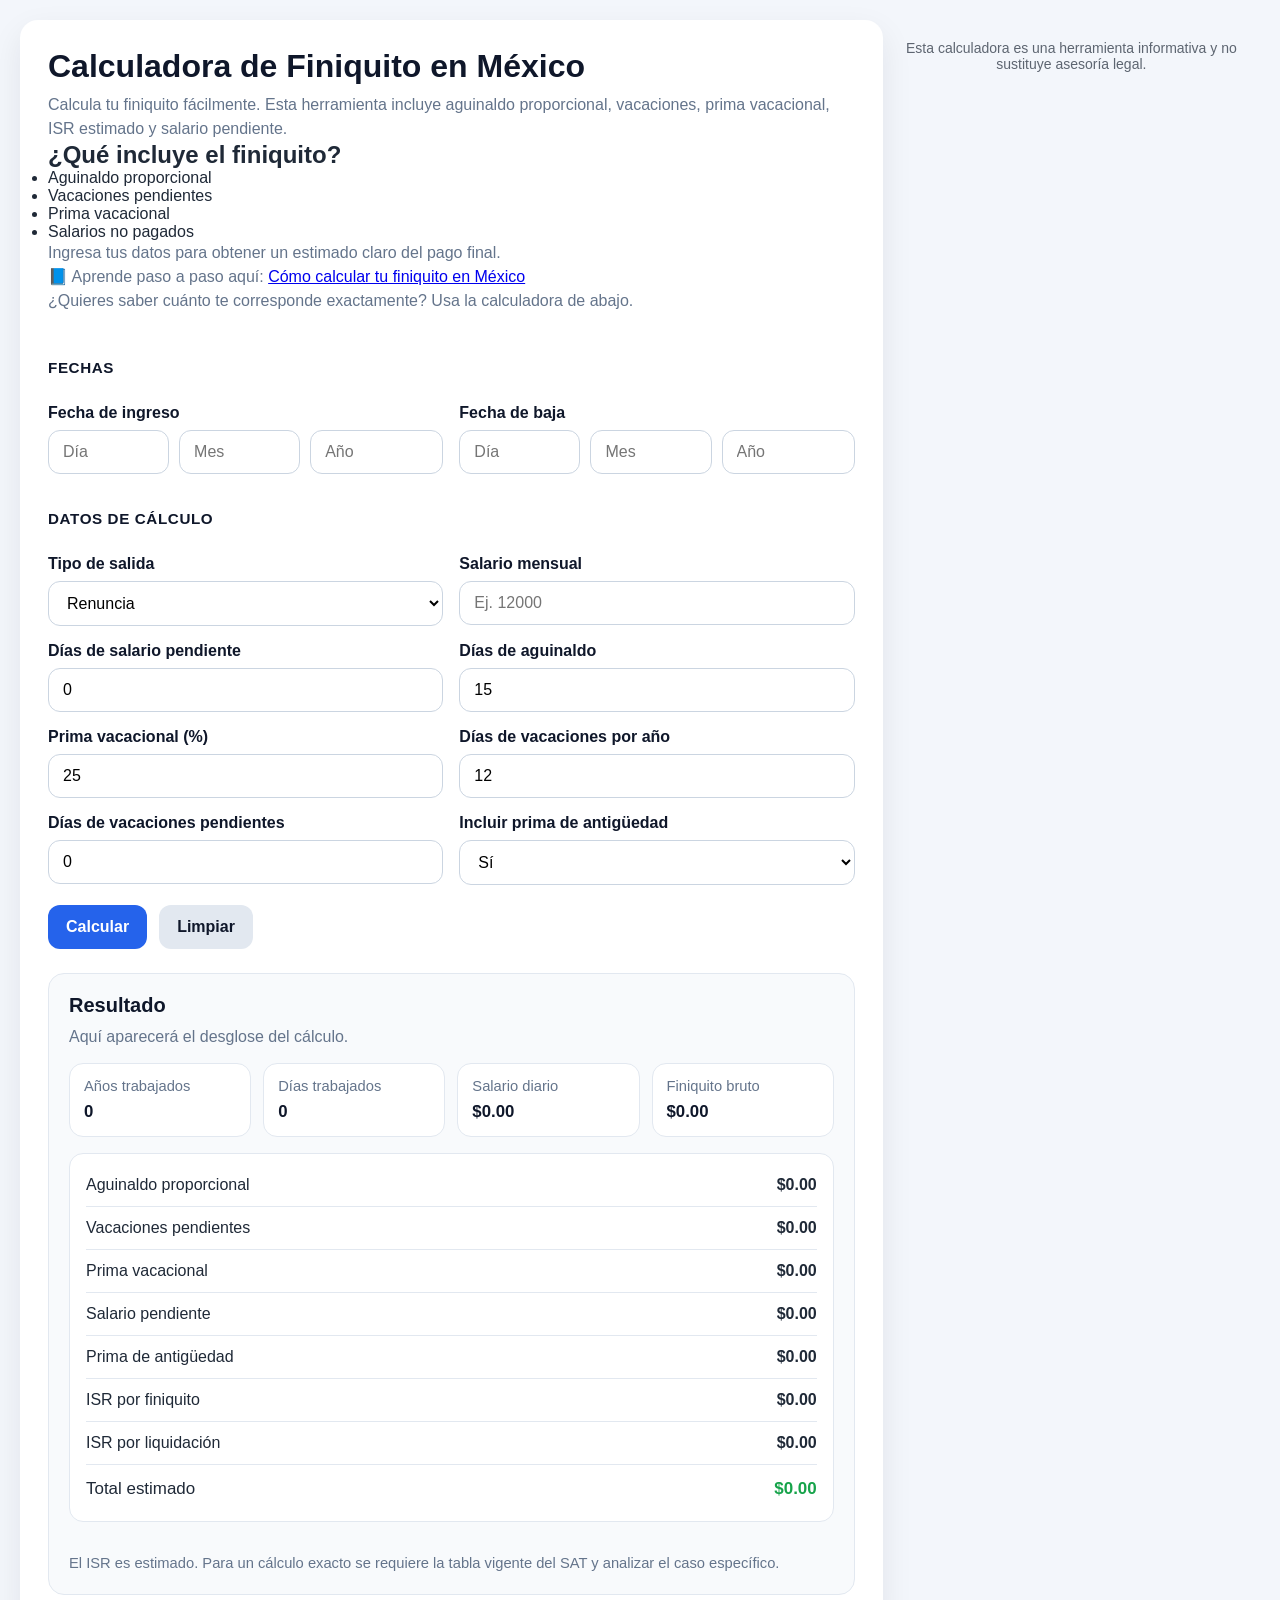
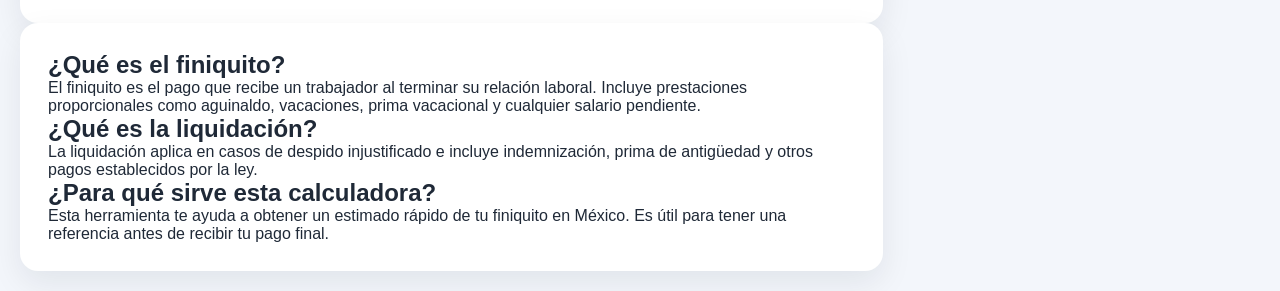
==== index.html @ 8179a6f0 "Update index.html" ====
<!DOCTYPE html>
<html lang="es">
<head>
  <meta charset="UTF-8" />
  <meta name="viewport" content="width=device-width, initial-scale=1.0" />
  <meta name="google-site-verification" content="NUse3RTQ4nH8lKr9TLLVySHKW9p5nSlZPlroxplimTU" />

  <title>Calculadora de Finiquito en México | Gratis y Actualizada</title>

  <meta name="description" content="Calcula tu finiquito en México gratis. Incluye aguinaldo proporcional, vacaciones, prima vacacional, ISR estimado y liquidación laboral.">

  <meta name="robots" content="index, follow">

  <!-- Mejora SEO -->
  <link rel="canonical" href="https://kenrobert7.github.io/calculadora-finiquito-mexico/" />

  <link rel="stylesheet" href="styles.css" />
</head>

<body>
  <main class="container">

    <!-- 🔥 HEADER -->
    <section class="card">
      <header class="header">
        <h1>Calculadora de Finiquito en México</h1>

        <p>
          Calcula tu finiquito fácilmente. Esta herramienta incluye aguinaldo proporcional,
          vacaciones, prima vacacional, ISR estimado y salario pendiente.
        </p>

        <h2>¿Qué incluye el finiquito?</h2>
        <ul>
          <li>Aguinaldo proporcional</li>
          <li>Vacaciones pendientes</li>
          <li>Prima vacacional</li>
          <li>Salarios no pagados</li>
        </ul>

        <p>
          Ingresa tus datos para obtener un estimado claro del pago final.
        </p>

        <!-- 🔗 LINK A TU NUEVA PÁGINA -->
        <p>
          📘 Aprende paso a paso aquí:
          <a href="como-calcular-finiquito.html">
            Cómo calcular tu finiquito en México
          </a>
        </p>

        <p>
          ¿Quieres saber cuánto te corresponde exactamente? Usa la calculadora de abajo.
        </p>
      </header>

      <!-- 🔢 FORMULARIO -->
      <form id="calculatorForm" class="form">
        <div class="section-title">Fechas</div>

        <div class="date-group">
          <div class="field">
            <label>Fecha de ingreso</label>
            <div class="date-row">
              <input type="number" id="ingresoDia" placeholder="Día" min="1" max="31" required />
              <input type="number" id="ingresoMes" placeholder="Mes" min="1" max="12" required />
              <input type="number" id="ingresoAnio" placeholder="Año" min="1900" max="2100" required />
            </div>
          </div>

          <div class="field">
            <label>Fecha de baja</label>
            <div class="date-row">
              <input type="number" id="bajaDia" placeholder="Día" min="1" max="31" required />
              <input type="number" id="bajaMes" placeholder="Mes" min="1" max="12" required />
              <input type="number" id="bajaAnio" placeholder="Año" min="1900" max="2100" required />
            </div>
          </div>
        </div>

        <div class="section-title">Datos de cálculo</div>

        <div class="grid">
          <div class="field">
            <label for="tipoSalida">Tipo de salida</label>
            <select id="tipoSalida" required>
              <option value="renuncia">Renuncia</option>
              <option value="despido_justificado">Despido justificado</option>
              <option value="despido_injustificado">Despido injustificado</option>
            </select>
          </div>

          <div class="field">
            <label for="salarioMensual">Salario mensual</label>
            <input type="number" id="salarioMensual" min="0" step="0.01" placeholder="Ej. 12000" required />
          </div>

          <div class="field">
            <label for="salarioPendienteDias">Días de salario pendiente</label>
            <input type="number" id="salarioPendienteDias" min="0" step="1" value="0" required />
          </div>

          <div class="field">
            <label for="aguinaldoDias">Días de aguinaldo</label>
            <input type="number" id="aguinaldoDias" min="0" step="1" value="15" required />
          </div>

          <div class="field">
            <label for="primaVacacional">Prima vacacional (%)</label>
            <input type="number" id="primaVacacional" min="0" step="1" value="25" required />
          </div>

          <div class="field">
            <label for="vacacionesPorAno">Días de vacaciones por año</label>
            <input type="number" id="vacacionesPorAno" min="0" step="1" value="12" required />
          </div>

          <div class="field">
            <label for="vacacionesPendientes">Días de vacaciones pendientes</label>
            <input type="number" id="vacacionesPendientes" min="0" step="1" value="0" required />
          </div>

          <div class="field">
            <label for="primaAntiguedad">Incluir prima de antigüedad</label>
            <select id="primaAntiguedad">
              <option value="si">Sí</option>
              <option value="no">No</option>
            </select>
          </div>
        </div>

        <div class="buttons">
          <button type="submit">Calcular</button>
          <button type="button" id="resetBtn" class="secondary">Limpiar</button>
        </div>
      </form>

      <!-- 📊 RESULTADOS -->
      <section class="results">
        <h2>Resultado</h2>
        <p id="summaryText">Aquí aparecerá el desglose del cálculo.</p>

        <div id="errorBox" class="error" hidden></div>

        <div id="resultsBox" class="breakdown" hidden>
          <div class="mini-grid">
            <div class="mini-card">
              <span>Años trabajados</span>
              <strong id="yearsWorked">0</strong>
            </div>
            <div class="mini-card">
              <span>Días trabajados</span>
              <strong id="daysWorked">0</strong>
            </div>
            <div class="mini-card">
              <span>Salario diario</span>
              <strong id="dailySalary">$0.00</strong>
            </div>
            <div class="mini-card">
              <span>Finiquito bruto</span>
              <strong id="grossFiniquito">$0.00</strong>
            </div>
          </div>

          <div class="detail-list">
            <div class="row">
              <span>Aguinaldo proporcional</span>
              <strong id="aguinaldoValue">$0.00</strong>
            </div>
            <div class="row">
              <span>Vacaciones pendientes</span>
              <strong id="vacationValue">$0.00</strong>
            </div>
            <div class="row">
              <span>Prima vacacional</span>
              <strong id="vacationPremiumValue">$0.00</strong>
            </div>
            <div class="row">
              <span>Salario pendiente</span>
              <strong id="salaryPendingValue">$0.00</strong>
            </div>
            <div class="row">
              <span>Prima de antigüedad</span>
              <strong id="seniorityValue">$0.00</strong>
            </div>
            <div class="row">
              <span>ISR por finiquito</span>
              <strong id="isrFiniquitoValue">$0.00</strong>
            </div>
            <div class="row">
              <span>ISR por liquidación</span>
              <strong id="isrLiquidacionValue">$0.00</strong>
            </div>
            <div class="row total">
              <span>Total estimado</span>
              <strong id="totalValue">$0.00</strong>
            </div>
          </div>

          <p class="note">
            El ISR es estimado. Para un cálculo exacto se requiere la tabla vigente del SAT y analizar el caso específico.
          </p>
        </div>
      </section>
    </section>

    <!-- 🔥 CONTENIDO EXTRA (SEO REAL) -->
    <section class="card">
      <h2>¿Qué es el finiquito?</h2>
      <p>
        El finiquito es el pago que recibe un trabajador al terminar su relación laboral.
        Incluye prestaciones proporcionales como aguinaldo, vacaciones, prima vacacional
        y cualquier salario pendiente.
      </p>

      <h2>¿Qué es la liquidación?</h2>
      <p>
        La liquidación aplica en casos de despido injustificado e incluye indemnización,
        prima de antigüedad y otros pagos establecidos por la ley.
      </p>

      <h2>¿Para qué sirve esta calculadora?</h2>
      <p>
        Esta herramienta te ayuda a obtener un estimado rápido de tu finiquito en México.
        Es útil para tener una referencia antes de recibir tu pago final.
      </p>
    </section>

  </main>

  <footer style="text-align:center; padding:20px; font-size:14px; opacity:0.7;">
    Esta calculadora es una herramienta informativa y no sustituye asesoría legal.
  </footer>

  <script src="script.js"></script>

  <!-- SEO estructurado -->
  <script type="application/ld+json">
  {
    "@context": "https://schema.org",
    "@type": "WebApplication",
    "name": "Calculadora de Finiquito en México",
    "url": "https://kenrobert7.github.io/calculadora-finiquito-mexico/",
    "applicationCategory": "FinanceApplication",
    "operatingSystem": "All",
    "description": "Calculadora gratuita para estimar finiquito y liquidación en México."
  }
  </script>

</body>
</html>
---- styles.css ----
* {
  box-sizing: border-box;
  margin: 0;
  padding: 0;
}

body {
  font-family: Arial, sans-serif;
  background: #f3f6fb;
  color: #1f2937;
  min-height: 100vh;
  padding: 20px;
  display: flex;
  justify-content: center;
  align-items: flex-start;
}

.container {
  width: 100%;
  max-width: 980px;
}

.card {
  background: #ffffff;
  border-radius: 18px;
  box-shadow: 0 12px 32px rgba(15, 23, 42, 0.08);
  padding: 28px;
}

.header {
  margin-bottom: 24px;
}

.header h1 {
  font-size: 2rem;
  color: #0f172a;
  margin-bottom: 8px;
}

.header p {
  color: #64748b;
  line-height: 1.5;
}

.section-title {
  margin: 22px 0 14px;
  font-size: 0.95rem;
  font-weight: 700;
  color: #0f172a;
  text-transform: uppercase;
  letter-spacing: 0.04em;
}

.form {
  display: flex;
  flex-direction: column;
  gap: 14px;
}

.date-group {
  display: grid;
  grid-template-columns: 1fr 1fr;
  gap: 16px;
}

.grid {
  display: grid;
  grid-template-columns: 1fr 1fr;
  gap: 16px;
}

.field {
  display: flex;
  flex-direction: column;
  gap: 8px;
}

.field label {
  font-weight: 600;
  color: #0f172a;
}

input,
select {
  width: 100%;
  padding: 12px 14px;
  border: 1px solid #cbd5e1;
  border-radius: 12px;
  font-size: 1rem;
  outline: none;
  background: #fff;
  transition: border-color 0.2s ease, box-shadow 0.2s ease;
}

input:focus,
select:focus {
  border-color: #2563eb;
  box-shadow: 0 0 0 3px rgba(37, 99, 235, 0.12);
}

.date-row {
  display: grid;
  grid-template-columns: 1fr 1fr 1.1fr;
  gap: 10px;
}

.buttons {
  display: flex;
  gap: 12px;
  margin-top: 6px;
}

button {
  border: none;
  border-radius: 12px;
  padding: 13px 18px;
  font-size: 1rem;
  font-weight: 700;
  cursor: pointer;
  transition: transform 0.15s ease, opacity 0.15s ease;
}

button:hover {
  transform: translateY(-1px);
  opacity: 0.96;
}

button[type="submit"] {
  background: #2563eb;
  color: white;
}

button.secondary {
  background: #e2e8f0;
  color: #0f172a;
}

.results {
  margin-top: 24px;
  background: #f8fafc;
  border: 1px solid #e2e8f0;
  border-radius: 16px;
  padding: 20px;
}

.results h2 {
  font-size: 1.25rem;
  margin-bottom: 8px;
  color: #0f172a;
}

#summaryText {
  color: #64748b;
  line-height: 1.5;
  margin-bottom: 14px;
}

.error {
  background: #fef2f2;
  border: 1px solid #fecaca;
  color: #b91c1c;
  padding: 12px 14px;
  border-radius: 12px;
  margin-bottom: 14px;
}

.breakdown {
  display: flex;
  flex-direction: column;
  gap: 16px;
}

.mini-grid {
  display: grid;
  grid-template-columns: repeat(4, minmax(0, 1fr));
  gap: 12px;
}

.mini-card {
  background: white;
  border: 1px solid #e2e8f0;
  border-radius: 14px;
  padding: 14px;
  display: flex;
  flex-direction: column;
  gap: 8px;
}

.mini-card span {
  color: #64748b;
  font-size: 0.92rem;
}

.mini-card strong {
  color: #0f172a;
  font-size: 1.05rem;
}

.detail-list {
  background: white;
  border: 1px solid #e2e8f0;
  border-radius: 14px;
  padding: 10px 16px;
}

.row {
  display: flex;
  justify-content: space-between;
  gap: 16px;
  padding: 12px 0;
  border-bottom: 1px solid #e2e8f0;
}

.row:last-child {
  border-bottom: none;
}

.row.total {
  padding-top: 14px;
  font-size: 1.06rem;
}

.row.total strong {
  color: #16a34a;
}

.note {
  margin-top: 14px;
  color: #64748b;
  font-size: 0.92rem;
  line-height: 1.5;
}

@media (max-width: 860px) {
  .date-group,
  .grid,
  .mini-grid {
    grid-template-columns: 1fr 1fr;
  }
}

@media (max-width: 700px) {
  .card {
    padding: 20px;
  }

  .date-group,
  .grid,
  .mini-grid {
    grid-template-columns: 1fr;
  }

  .buttons {
    flex-direction: column;
  }

  button {
    width: 100%;
  }

  .date-row {
    grid-template-columns: 1fr 1fr 1fr;
  }
}
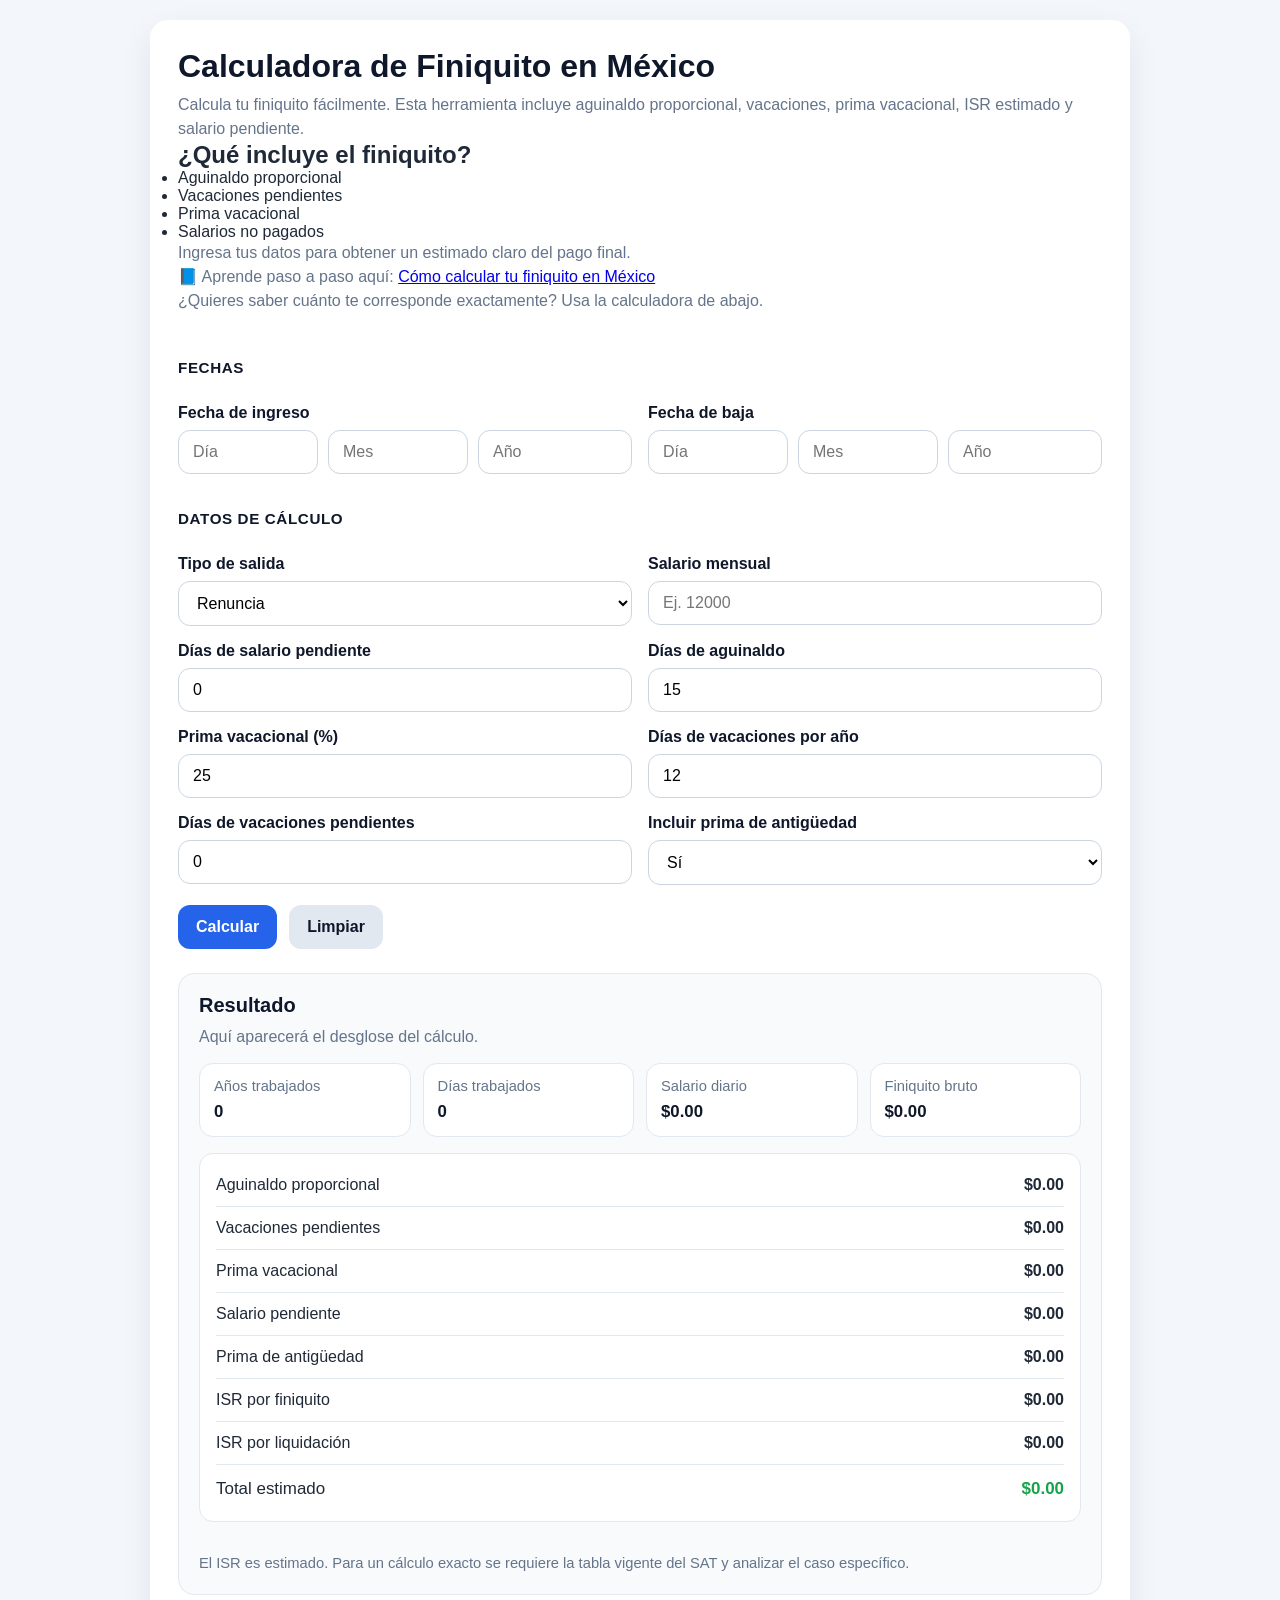
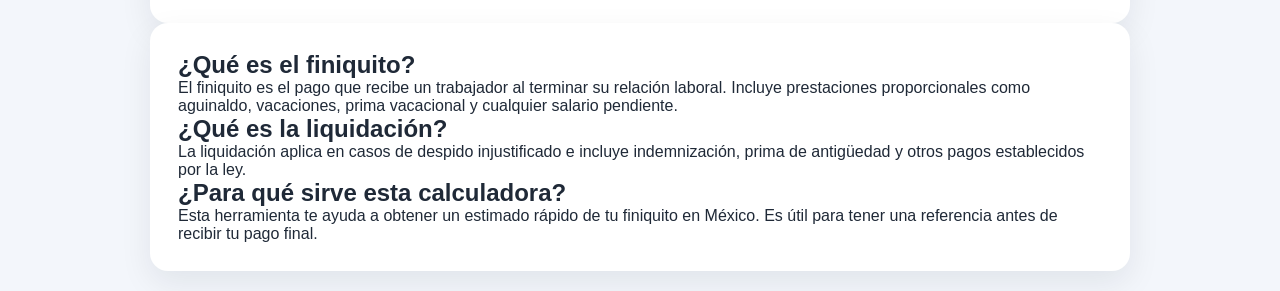
==== commit 1c7f959c: "Update index.html" ====
--- a/index.html
+++ b/index.html
@@ -228,10 +228,6 @@
     </section>
 
   </main>
-
-  <footer style="text-align:center; padding:20px; font-size:14px; opacity:0.7;">
-    Esta calculadora es una herramienta informativa y no sustituye asesoría legal.
-  </footer>
 
   <script src="script.js"></script>
 
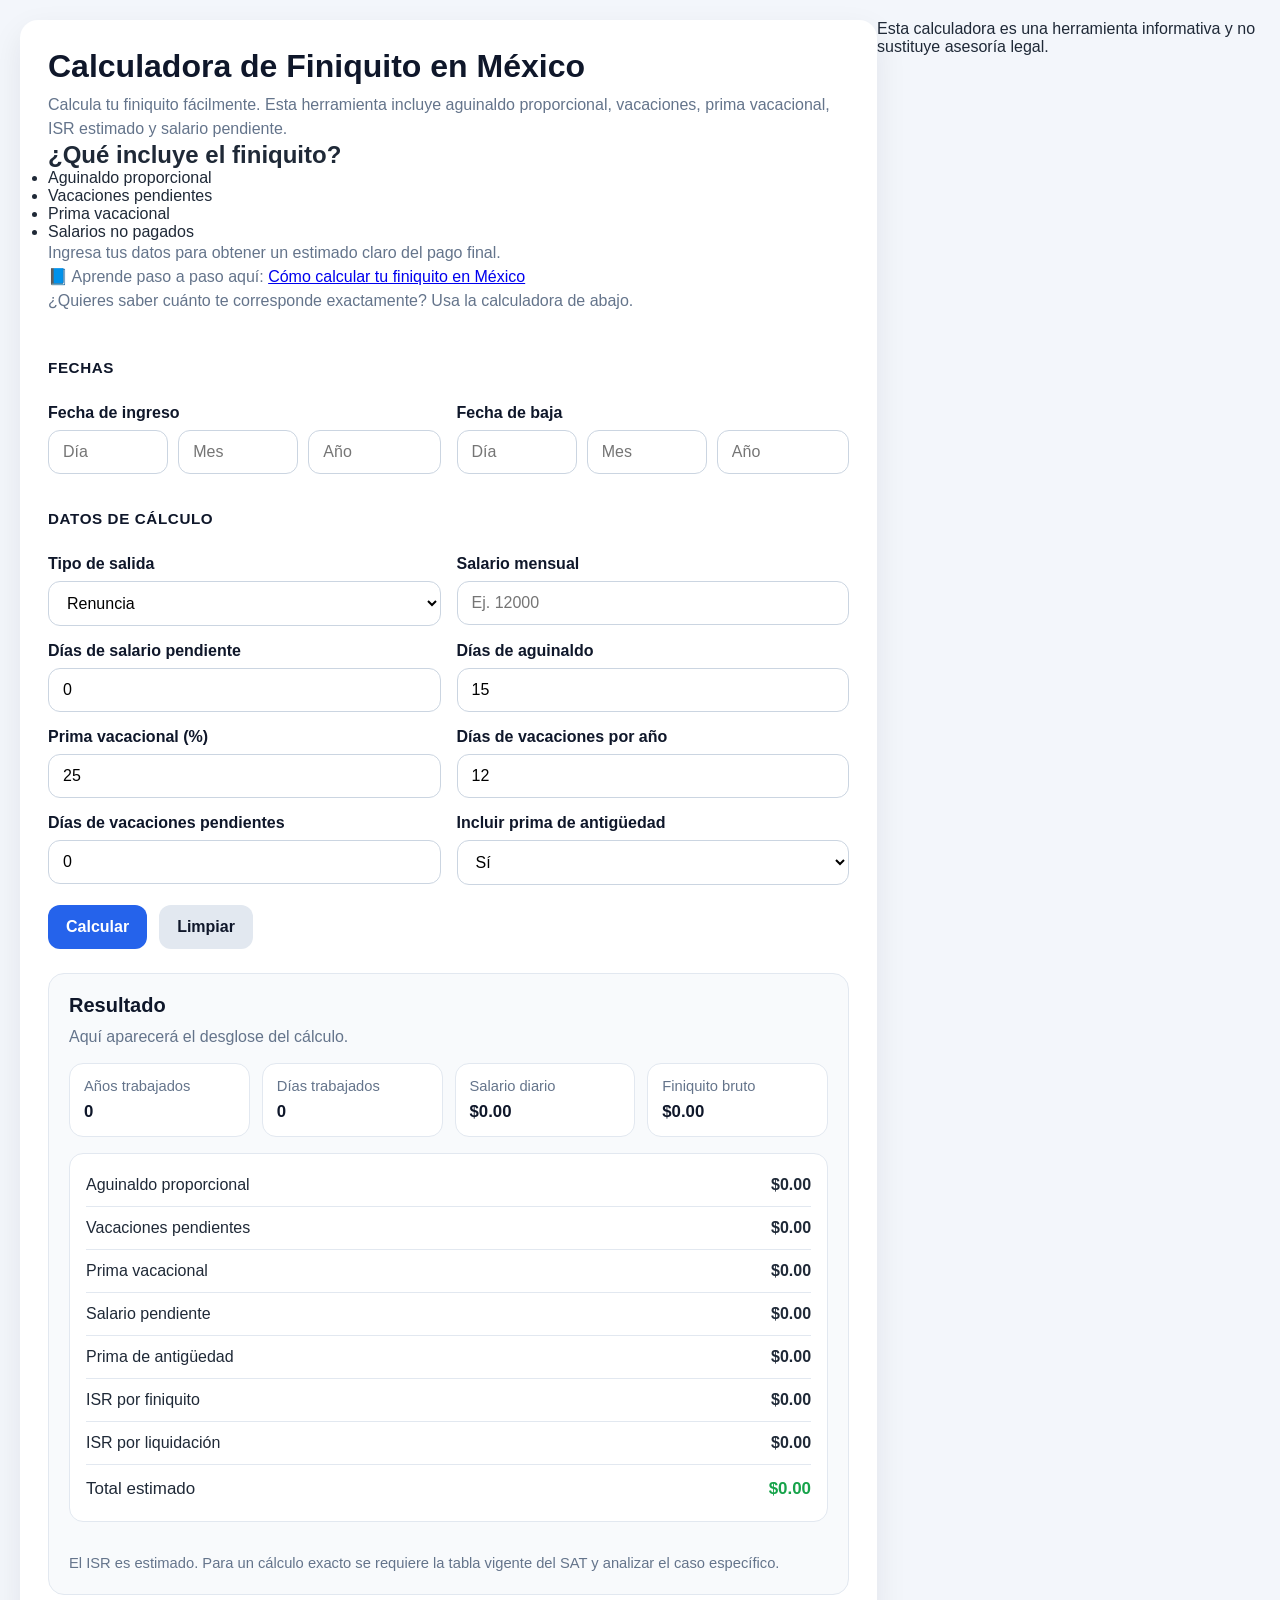
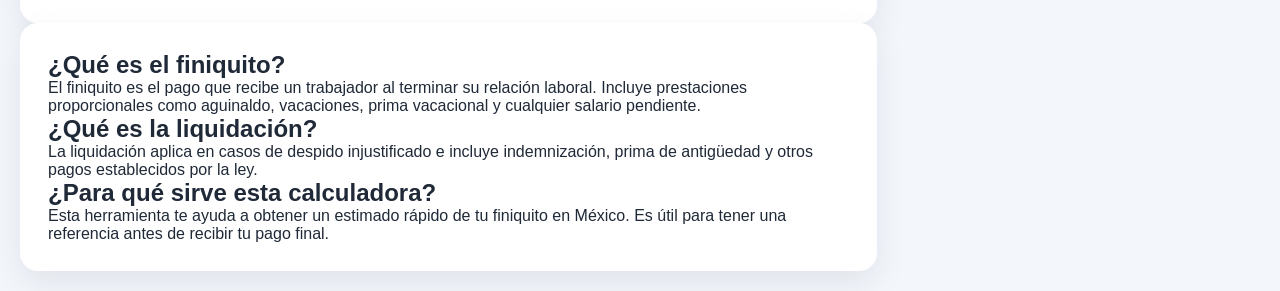
==== commit d9ee1655: "Update index.html" ====
--- a/index.html
+++ b/index.html
@@ -4,23 +4,16 @@
   <meta charset="UTF-8" />
   <meta name="viewport" content="width=device-width, initial-scale=1.0" />
   <meta name="google-site-verification" content="NUse3RTQ4nH8lKr9TLLVySHKW9p5nSlZPlroxplimTU" />
-
+  <meta name="description" content="Calcula tu finiquito en México gratis. Incluye aguinaldo proporcional, vacaciones, prima vacacional, ISR estimado y liquidación laboral.">
+  <meta name="robots" content="index, follow">
   <title>Calculadora de Finiquito en México | Gratis y Actualizada</title>
-
-  <meta name="description" content="Calcula tu finiquito en México gratis. Incluye aguinaldo proporcional, vacaciones, prima vacacional, ISR estimado y liquidación laboral.">
-
-  <meta name="robots" content="index, follow">
-
-  <!-- Mejora SEO -->
   <link rel="canonical" href="https://kenrobert7.github.io/calculadora-finiquito-mexico/" />
-
   <link rel="stylesheet" href="styles.css" />
 </head>
 
 <body>
   <main class="container">
 
-    <!-- 🔥 HEADER -->
     <section class="card">
       <header class="header">
         <h1>Calculadora de Finiquito en México</h1>
@@ -42,7 +35,6 @@
           Ingresa tus datos para obtener un estimado claro del pago final.
         </p>
 
-        <!-- 🔗 LINK A TU NUEVA PÁGINA -->
         <p>
           📘 Aprende paso a paso aquí:
           <a href="como-calcular-finiquito.html">
@@ -55,7 +47,6 @@
         </p>
       </header>
 
-      <!-- 🔢 FORMULARIO -->
       <form id="calculatorForm" class="form">
         <div class="section-title">Fechas</div>
 
@@ -136,7 +127,6 @@
         </div>
       </form>
 
-      <!-- 📊 RESULTADOS -->
       <section class="results">
         <h2>Resultado</h2>
         <p id="summaryText">Aquí aparecerá el desglose del cálculo.</p>
@@ -205,7 +195,6 @@
       </section>
     </section>
 
-    <!-- 🔥 CONTENIDO EXTRA (SEO REAL) -->
     <section class="card">
       <h2>¿Qué es el finiquito?</h2>
       <p>
@@ -231,7 +220,6 @@
 
   <script src="script.js"></script>
 
-  <!-- SEO estructurado -->
   <script type="application/ld+json">
   {
     "@context": "https://schema.org",
@@ -244,5 +232,8 @@
   }
   </script>
 
+  <footer>
+    Esta calculadora es una herramienta informativa y no sustituye asesoría legal.
+  </footer>
 </body>
 </html>
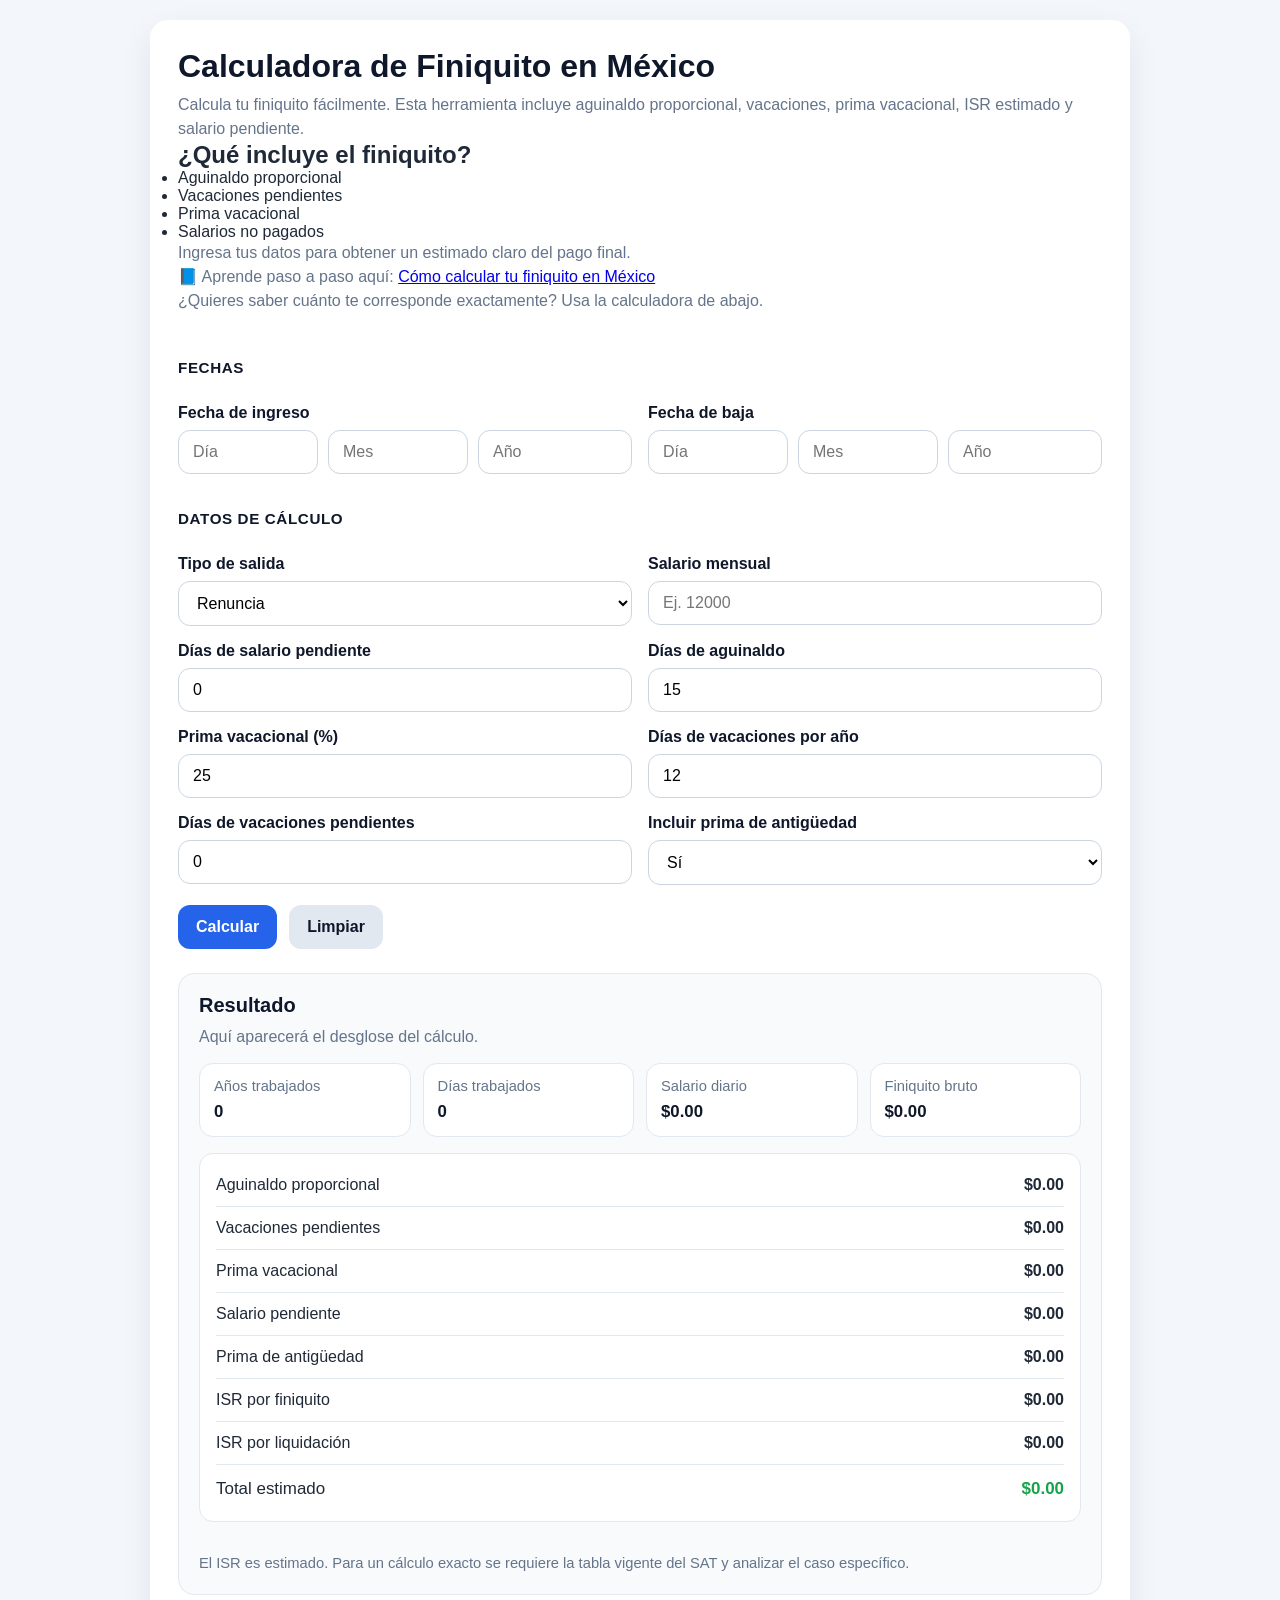
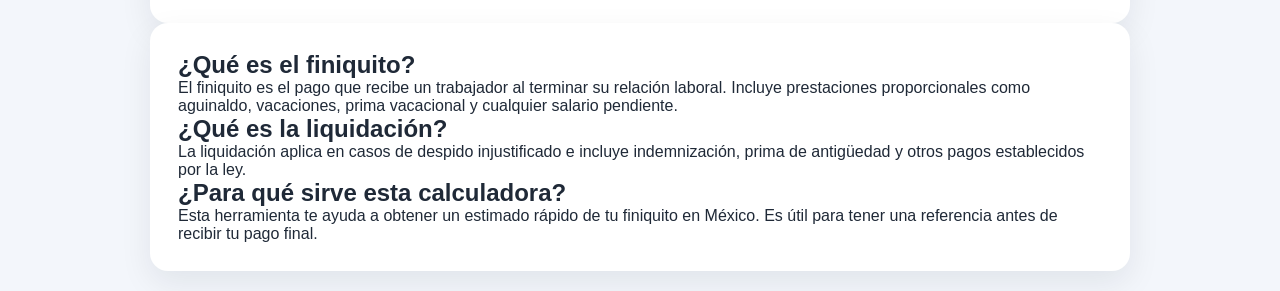
==== commit 248c7b01: "Update index.html" ====
--- a/index.html
+++ b/index.html
@@ -4,16 +4,23 @@
   <meta charset="UTF-8" />
   <meta name="viewport" content="width=device-width, initial-scale=1.0" />
   <meta name="google-site-verification" content="NUse3RTQ4nH8lKr9TLLVySHKW9p5nSlZPlroxplimTU" />
+
+  <title>Calculadora de Finiquito en México | Gratis y Actualizada</title>
+
   <meta name="description" content="Calcula tu finiquito en México gratis. Incluye aguinaldo proporcional, vacaciones, prima vacacional, ISR estimado y liquidación laboral.">
+
   <meta name="robots" content="index, follow">
-  <title>Calculadora de Finiquito en México | Gratis y Actualizada</title>
+
+  <!-- Mejora SEO -->
   <link rel="canonical" href="https://kenrobert7.github.io/calculadora-finiquito-mexico/" />
+
   <link rel="stylesheet" href="styles.css" />
 </head>
 
 <body>
   <main class="container">
 
+    <!-- 🔥 HEADER -->
     <section class="card">
       <header class="header">
         <h1>Calculadora de Finiquito en México</h1>
@@ -35,6 +42,7 @@
           Ingresa tus datos para obtener un estimado claro del pago final.
         </p>
 
+        <!-- 🔗 LINK A TU NUEVA PÁGINA -->
         <p>
           📘 Aprende paso a paso aquí:
           <a href="como-calcular-finiquito.html">
@@ -47,6 +55,7 @@
         </p>
       </header>
 
+      <!-- 🔢 FORMULARIO -->
       <form id="calculatorForm" class="form">
         <div class="section-title">Fechas</div>
 
@@ -127,6 +136,7 @@
         </div>
       </form>
 
+      <!-- 📊 RESULTADOS -->
       <section class="results">
         <h2>Resultado</h2>
         <p id="summaryText">Aquí aparecerá el desglose del cálculo.</p>
@@ -195,6 +205,7 @@
       </section>
     </section>
 
+    <!-- 🔥 CONTENIDO EXTRA (SEO REAL) -->
     <section class="card">
       <h2>¿Qué es el finiquito?</h2>
       <p>
@@ -220,6 +231,7 @@
 
   <script src="script.js"></script>
 
+  <!-- SEO estructurado -->
   <script type="application/ld+json">
   {
     "@context": "https://schema.org",
@@ -232,8 +244,5 @@
   }
   </script>
 
-  <footer>
-    Esta calculadora es una herramienta informativa y no sustituye asesoría legal.
-  </footer>
 </body>
 </html>
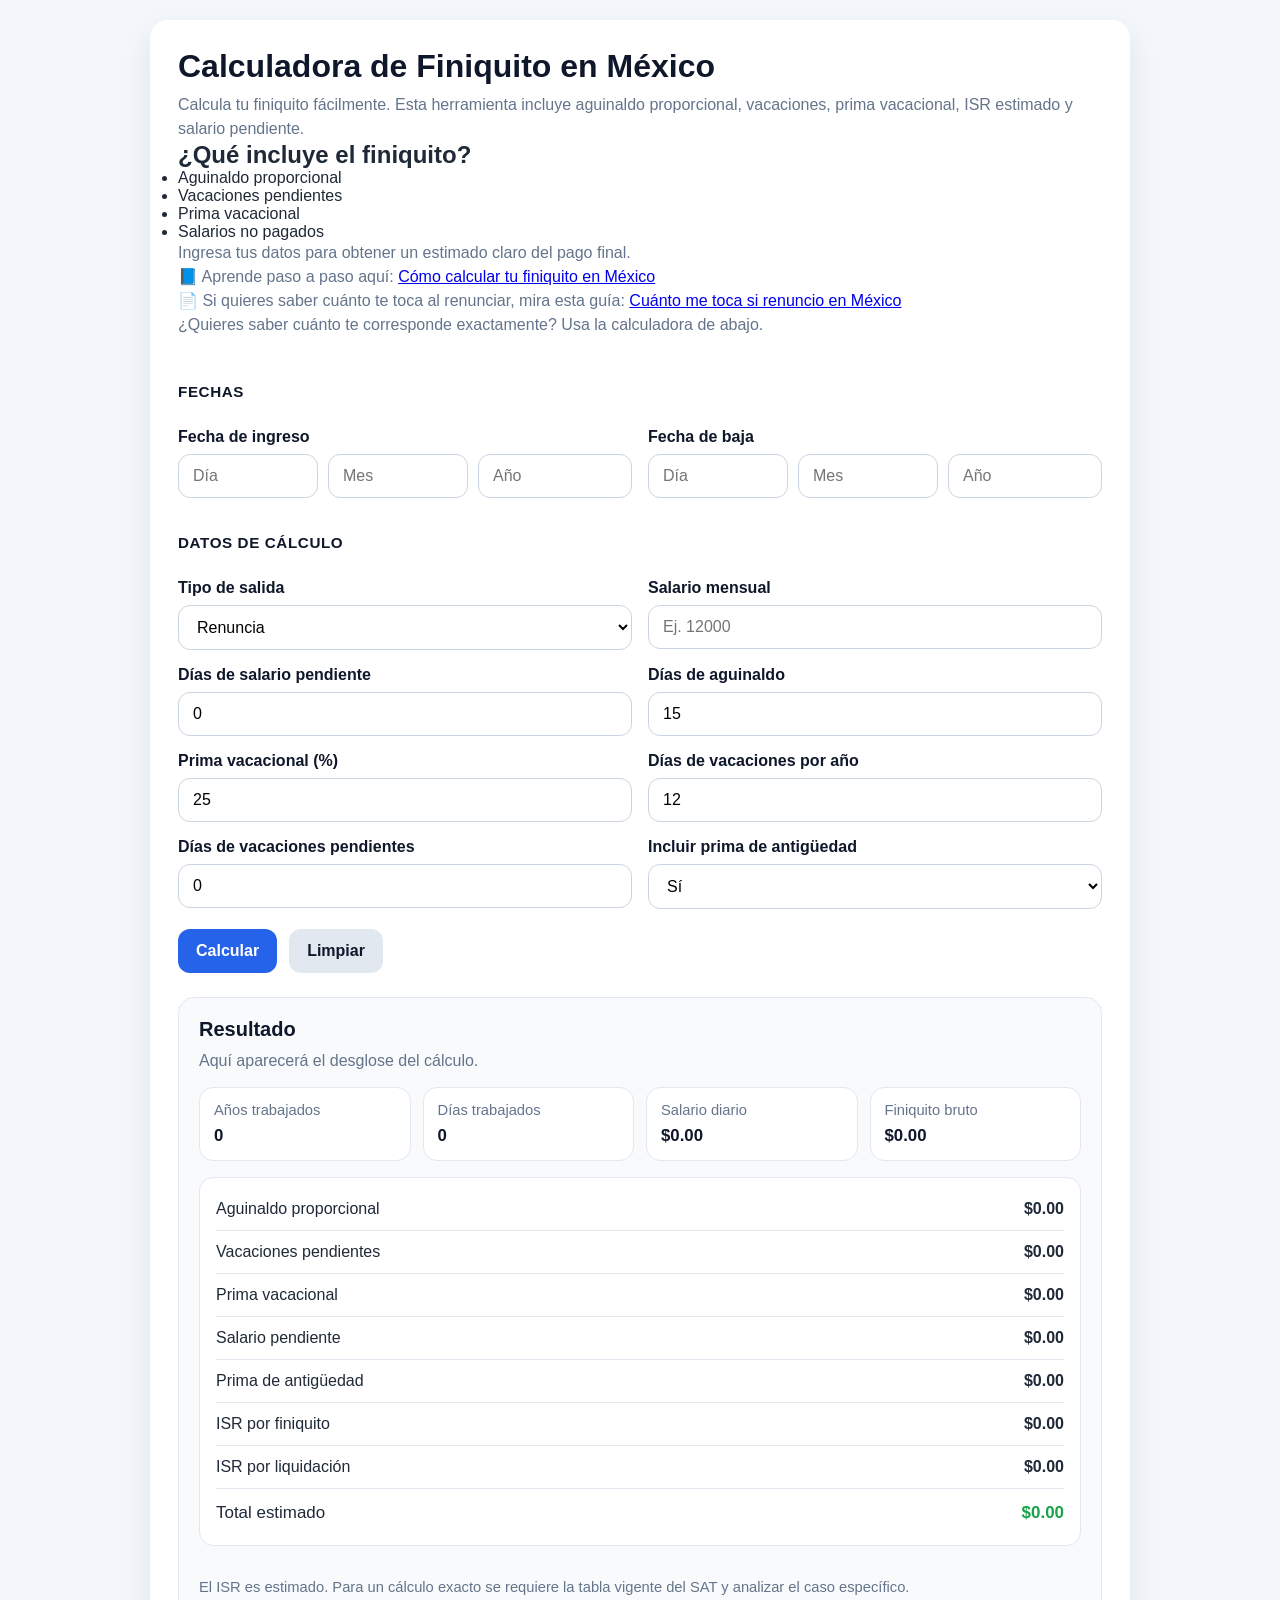
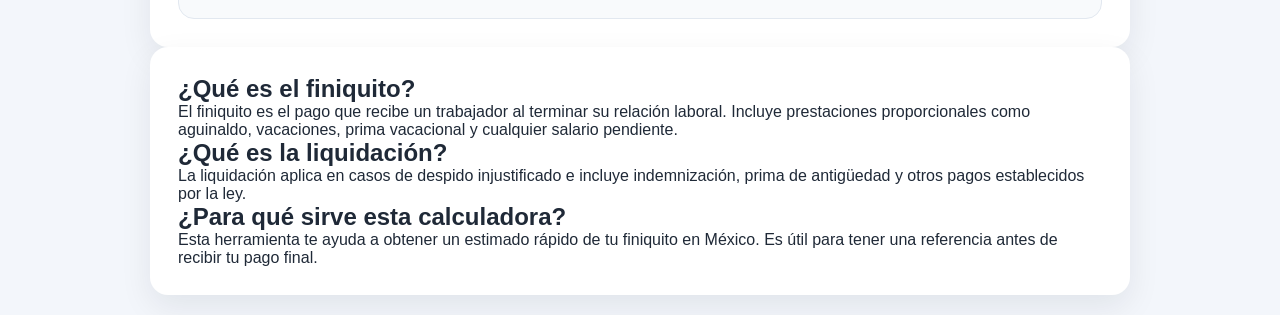
==== commit 4f3cac6a: "Update index.html" ====
--- a/index.html
+++ b/index.html
@@ -47,6 +47,13 @@
           📘 Aprende paso a paso aquí:
           <a href="como-calcular-finiquito.html">
             Cómo calcular tu finiquito en México
+          </a>
+        </p>
+
+        <p>
+          📄 Si quieres saber cuánto te toca al renunciar, mira esta guía:
+          <a href="cuanto-me-toca-si-renuncio.html">
+            Cuánto me toca si renuncio en México
           </a>
         </p>
 
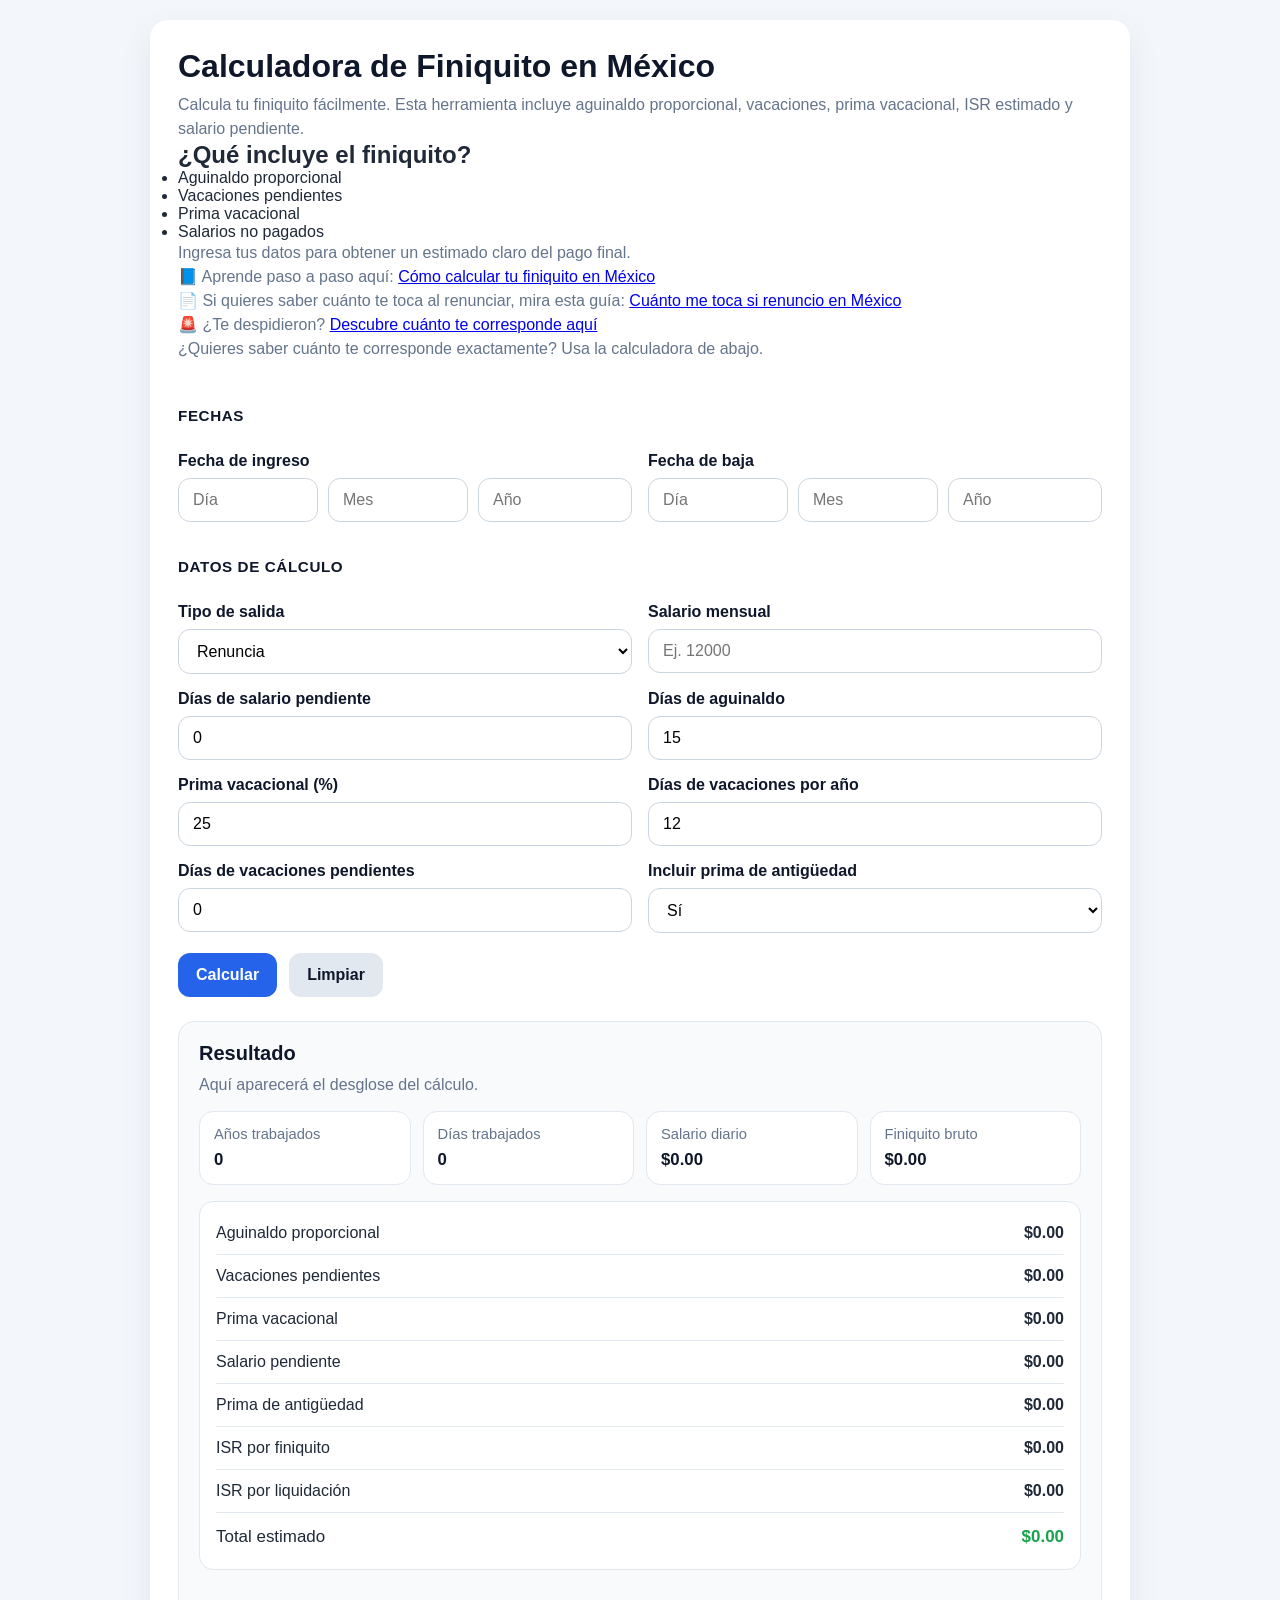
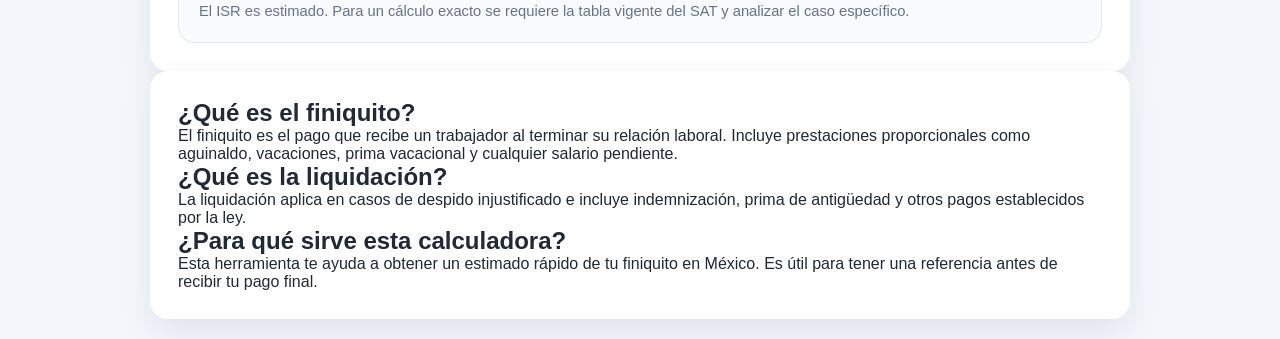
==== commit 33387b8e: "Update index.html" ====
--- a/index.html
+++ b/index.html
@@ -54,6 +54,14 @@
           📄 Si quieres saber cuánto te toca al renunciar, mira esta guía:
           <a href="cuanto-me-toca-si-renuncio.html">
             Cuánto me toca si renuncio en México
+          </a>
+        </p>
+
+        <!-- 🔥 NUEVO LINK (DESPIDO) -->
+        <p>
+          🚨 ¿Te despidieron?
+          <a href="cuanto-me-toca-si-me-despiden.html">
+            Descubre cuánto te corresponde aquí
           </a>
         </p>
 
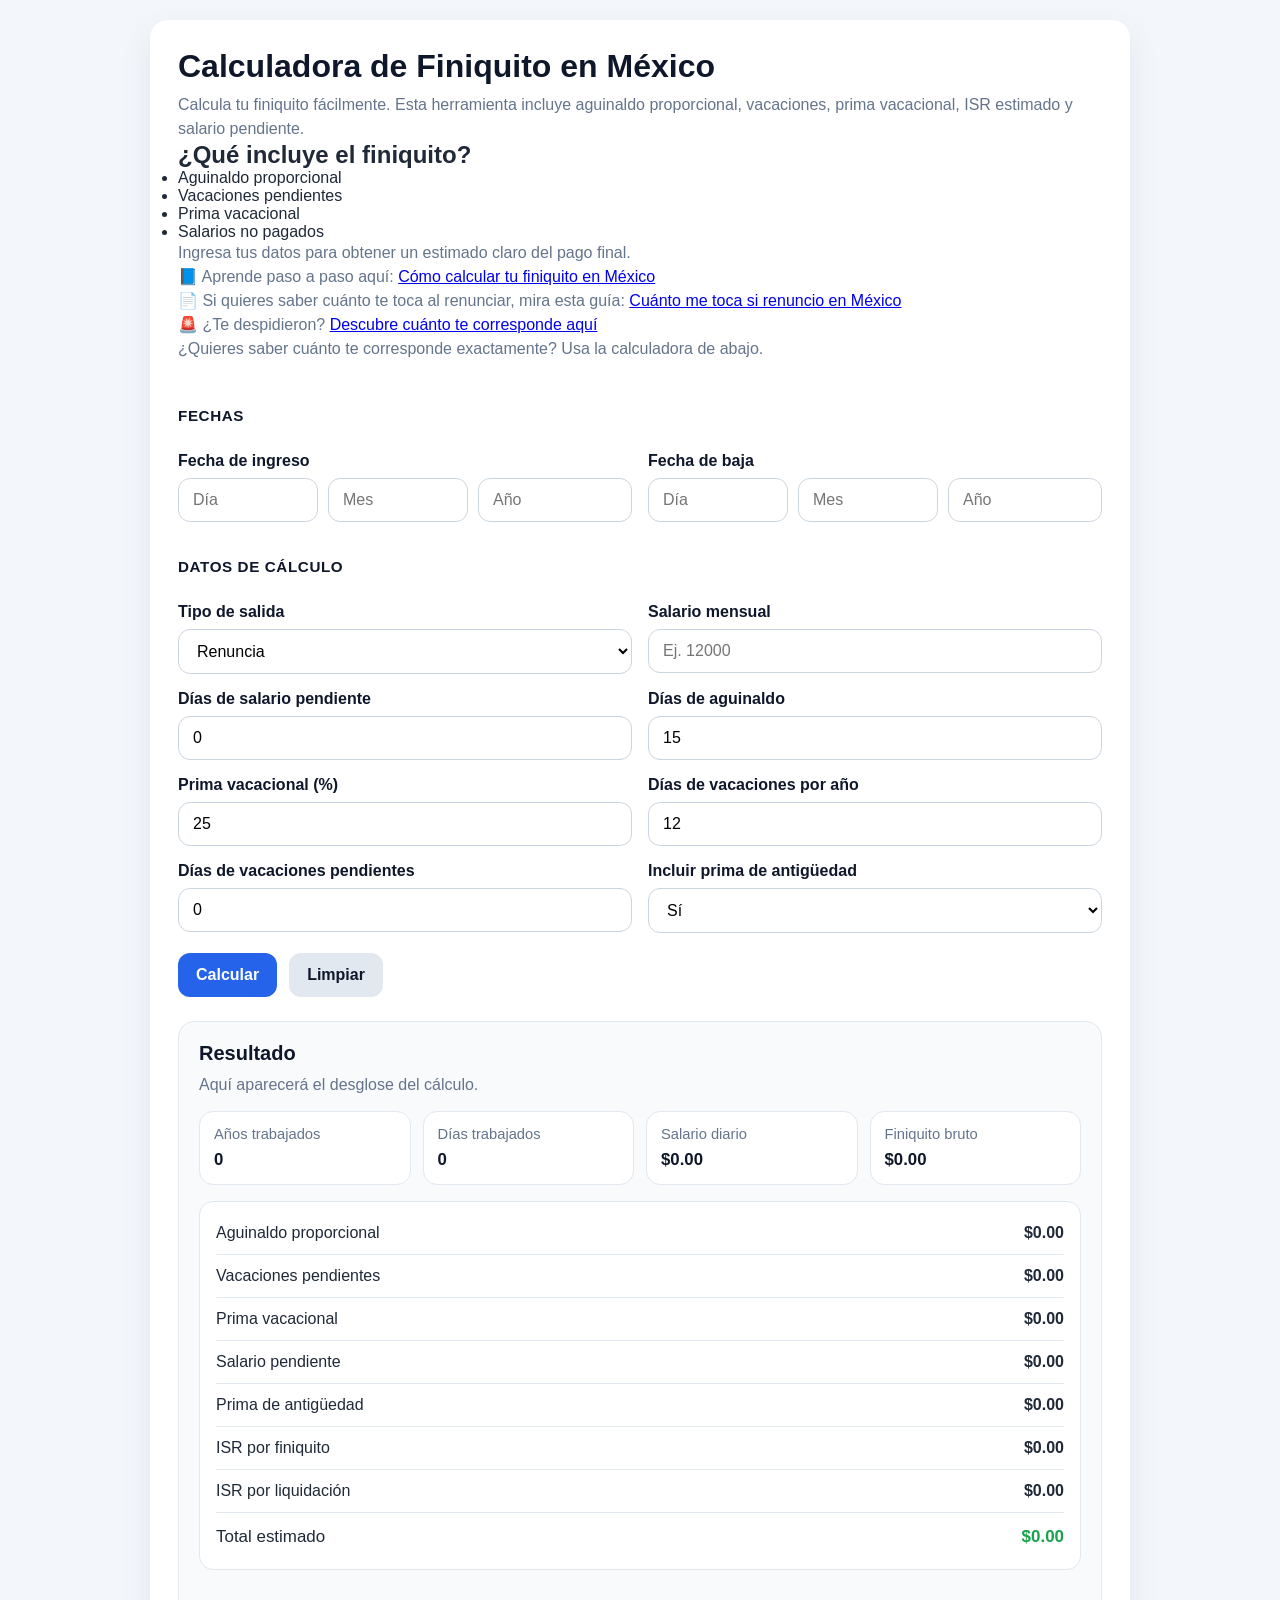
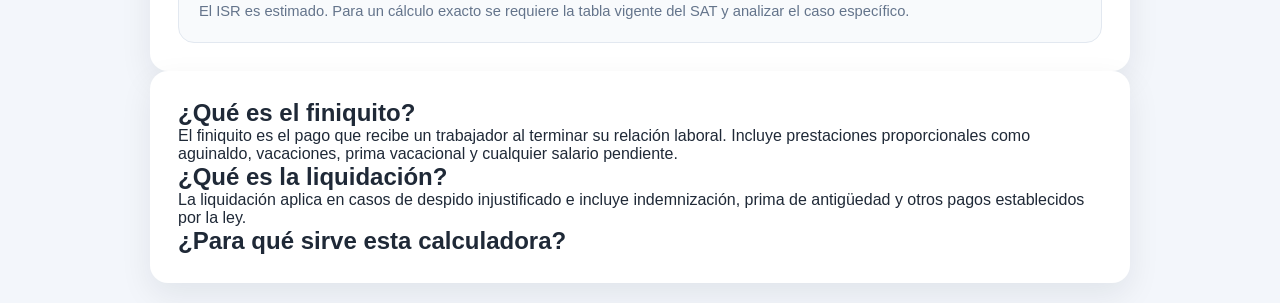
==== commit 03d59858: "Update index.html" ====
--- a/index.html
+++ b/index.html
@@ -236,10 +236,7 @@
       </p>
 
       <h2>¿Para qué sirve esta calculadora?</h2>
-      <p>
-        Esta herramienta te ayuda a obtener un estimado rápido de tu finiquito en México.
-        Es útil para tener una referencia antes de recibir tu pago final.
-      </p>
+     
     </section>
 
   </main>
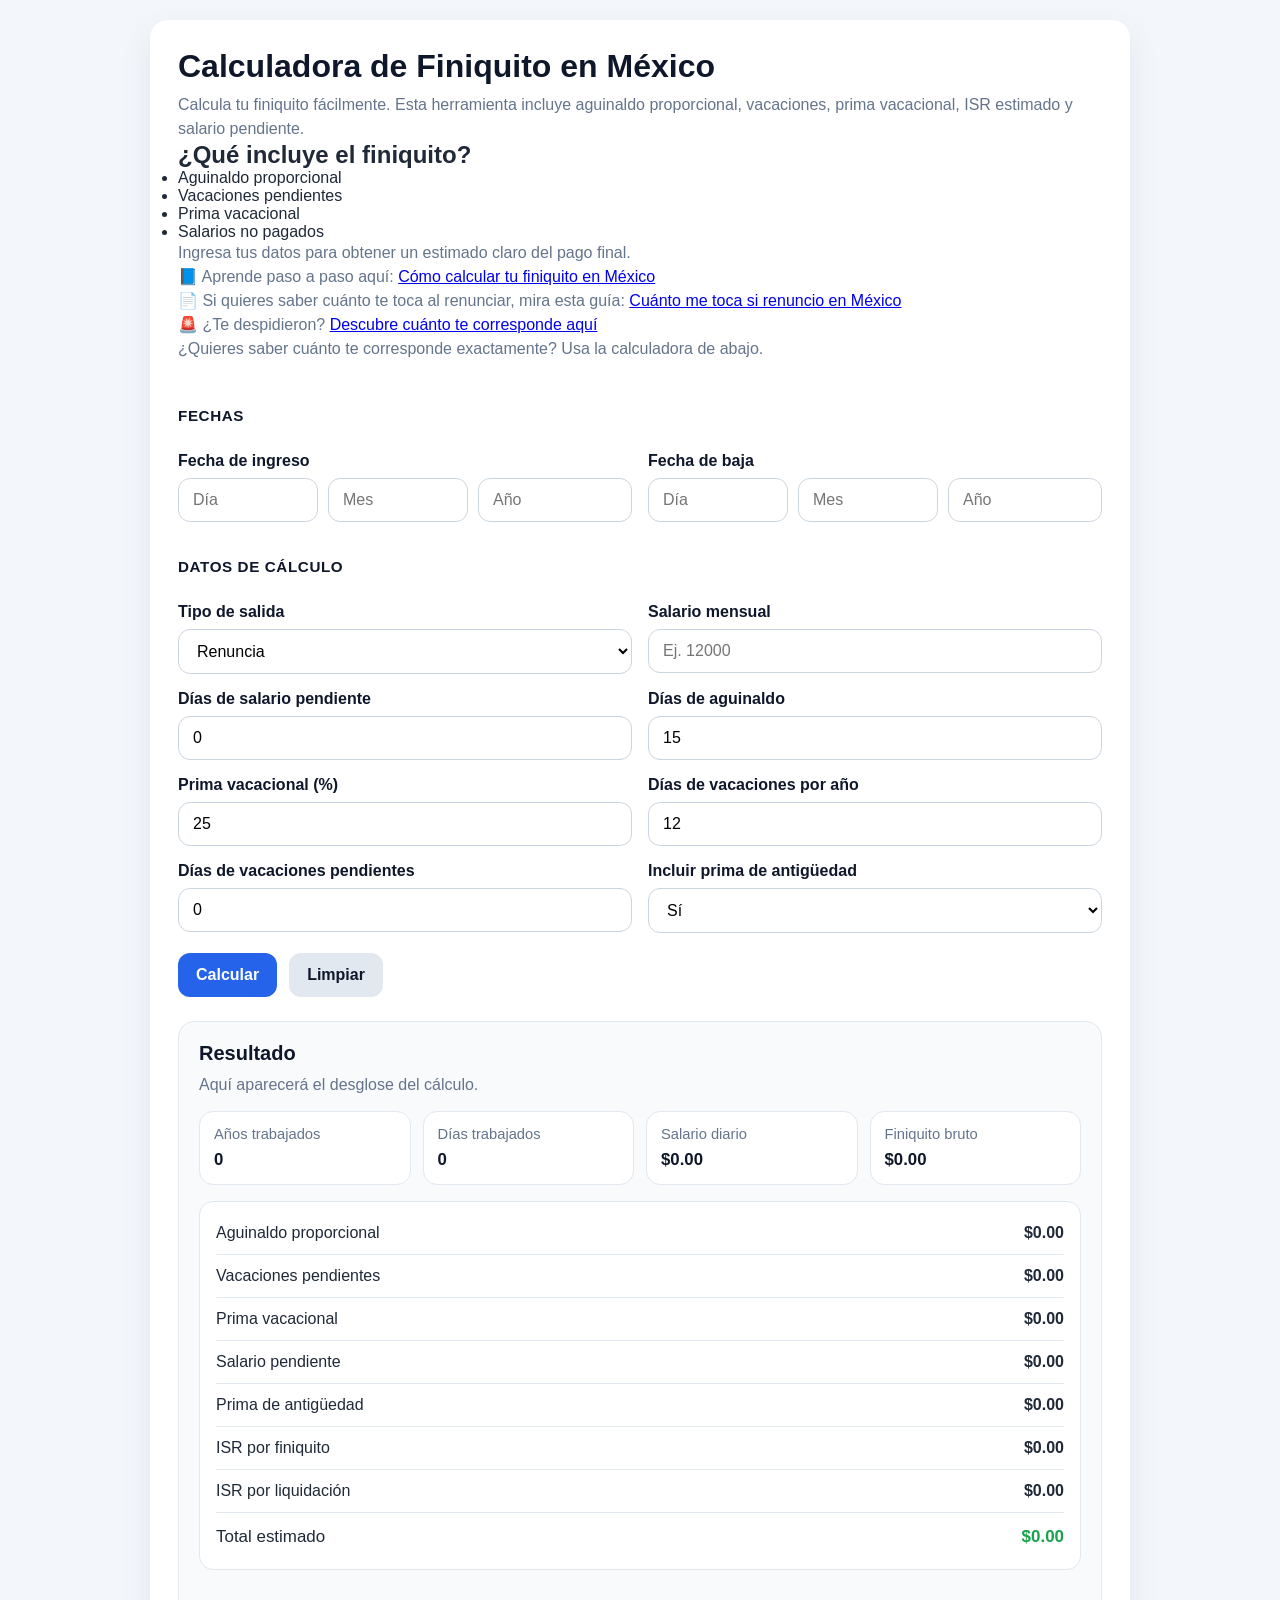
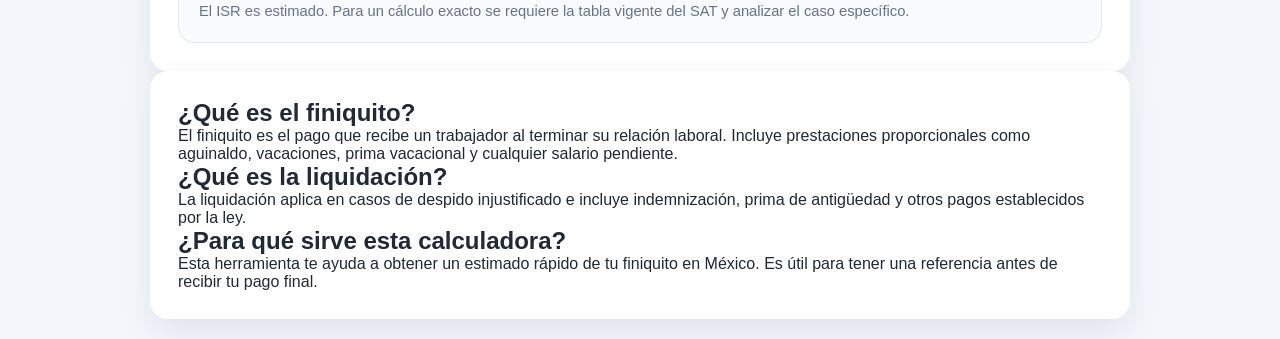
==== commit facfb22e: "Update index.html" ====
--- a/index.html
+++ b/index.html
@@ -236,7 +236,10 @@
       </p>
 
       <h2>¿Para qué sirve esta calculadora?</h2>
-     
+      <p>
+        Esta herramienta te ayuda a obtener un estimado rápido de tu finiquito en México.
+        Es útil para tener una referencia antes de recibir tu pago final.
+      </p>
     </section>
 
   </main>
